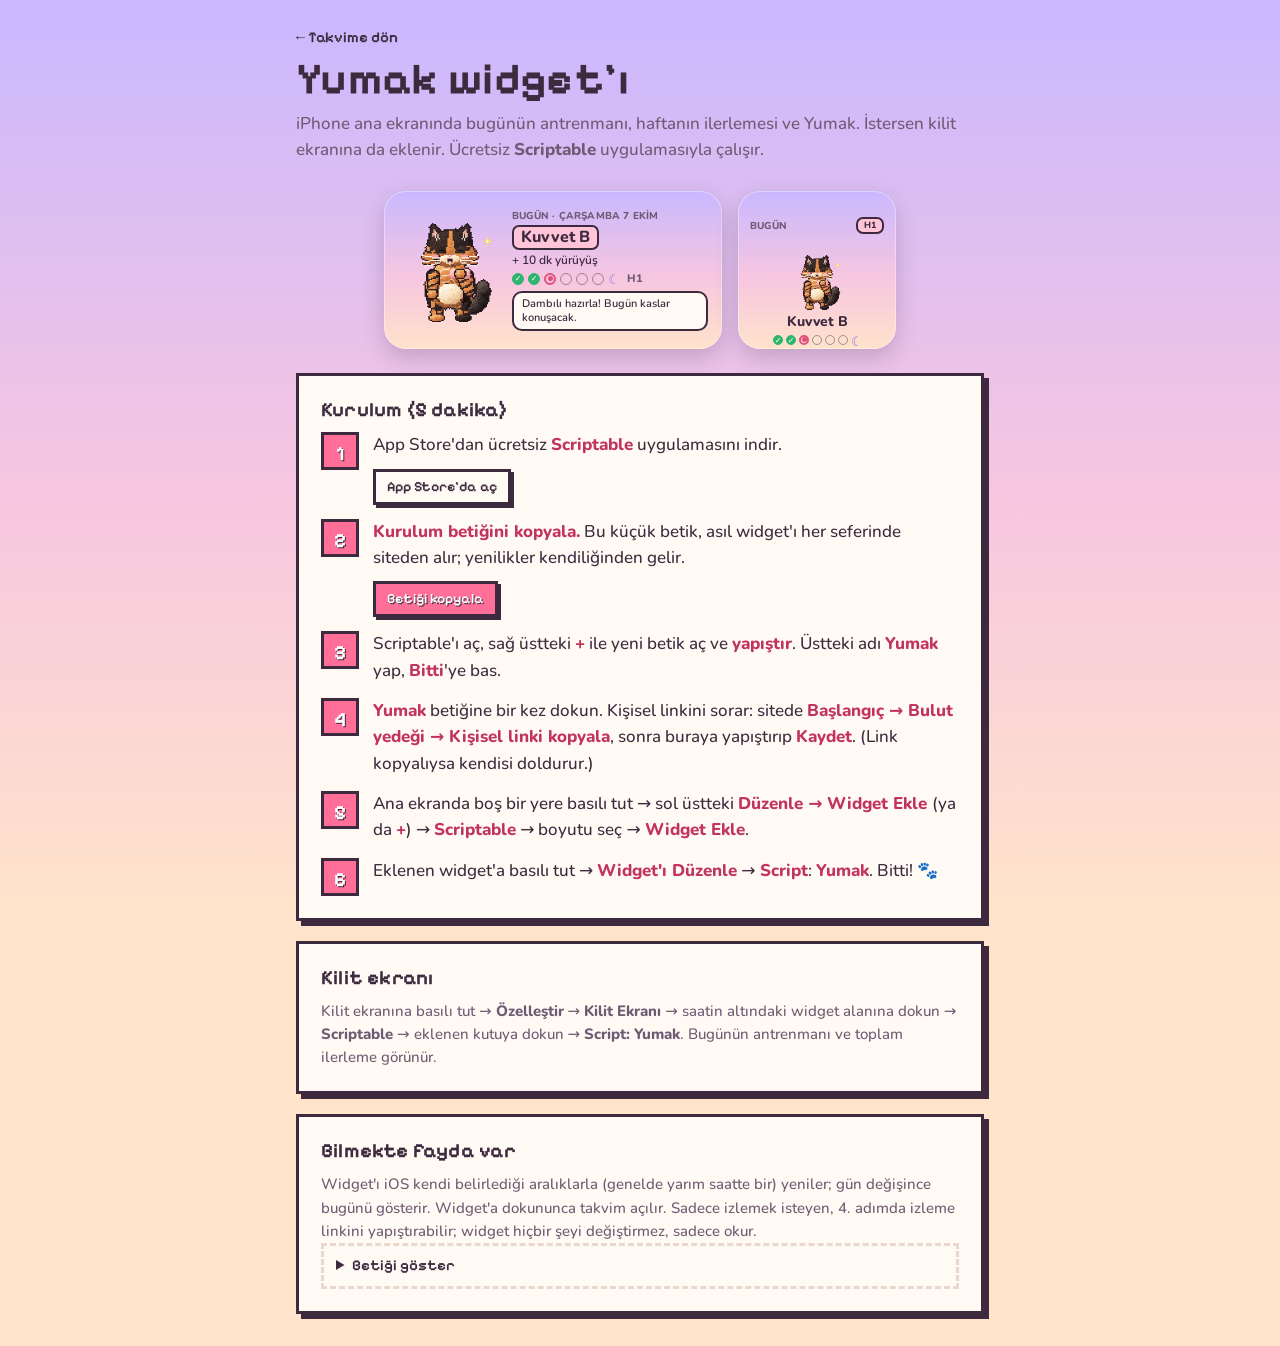
==== widget/index.html @ 2a234a76 "iPhone için Yumak widget'ı (Scriptable) - widget/yumak-widget.js: küçük, orta, büyük ve kilit ekranı" ====
<!doctype html>
<html lang="tr">
<head>
<meta charset="utf-8">
<meta name="viewport" content="width=device-width,initial-scale=1,viewport-fit=cover">
<title>Yumak widget'ı</title>
<meta name="description" content="iPhone ana ekranına ve kilit ekranına Yumak widget'ı: bugünün antrenmanı, haftanın ilerlemesi.">
<meta name="theme-color" content="#c9b8ff">
<link rel="icon" href="../assets/favicon.svg" type="image/svg+xml">
<link rel="apple-touch-icon" href="../assets/icon-180.png">
<link rel="preconnect" href="https://fonts.googleapis.com">
<link rel="preconnect" href="https://fonts.gstatic.com" crossorigin>
<link rel="stylesheet" href="https://fonts.googleapis.com/css2?family=Nunito:wght@400;600;700;800&family=Pixelify+Sans:wght@400..700&display=swap">
<link rel="stylesheet" href="../css/style.css">
<style>
  body { padding: 0 0 calc(32px + env(safe-area-inset-bottom, 0px)); }
  .wrap { width: min(720px, calc(100% - 28px)); margin: 0 auto; padding-top: calc(24px + env(safe-area-inset-top, 0px)); display: grid; gap: 20px; }
  .back { font: 600 15px/1 var(--font-pixel); color: var(--ink); text-decoration: none; display: inline-flex; gap: 6px; align-items: center; }
  h1 { font: 700 clamp(30px, 7vw, 44px)/1.05 var(--font-pixel); margin: 6px 0 8px; }
  .lead { margin: 0; color: var(--ink-soft); }
  /* widget örneği: iPhone'daki gibi yuvarlak yazı */
  .mocks { display: flex; flex-wrap: wrap; gap: 16px; align-items: center; justify-content: center; padding: 8px 0 4px; }
  .mock { border-radius: 22px; background: linear-gradient(180deg, #c9b8ff 0%, #f7c6e0 55%, #ffe3cb 100%); box-shadow: 0 8px 22px rgba(61, 42, 63, .22), inset 0 0 0 1px rgba(255,255,255,.35);
    font-family: ui-rounded, "SF Pro Rounded", "Nunito", system-ui, sans-serif; color: var(--ink); display: flex; box-sizing: border-box; line-height: 1.2; }
  .mock img { image-rendering: auto; flex: none; }
  .mock.md { width: min(338px, 100%); height: 158px; padding: 12px 14px 12px 10px; align-items: center; gap: 6px; }
  .mock.sm { width: 158px; height: 158px; padding: 10px 12px; flex-direction: column; }
  .m-ust { font-weight: 800; font-size: 10px; letter-spacing: .02em; color: var(--ink-soft); }
  .m-cip { display: inline-block; font-weight: 800; font-size: 16px; background: #ffc4d8; border: 2px solid var(--ink); border-radius: 7px; padding: 1px 7px; margin: 3px 0; }
  .m-alt { font-weight: 600; font-size: 12px; }
  .m-dots { display: flex; gap: 4px; align-items: center; margin: 5px 0 6px; font-weight: 800; font-size: 11px; color: var(--ink-soft); }
  .m-dots i { width: 12px; height: 12px; border-radius: 50%; border: 1.6px solid rgba(61, 42, 63, .45); box-sizing: border-box; display: inline-grid; place-items: center; font-style: normal; font-size: 8px; color: #fff; }
  .m-dots i.ok { background: #2fb56d; border-color: #2fb56d; }
  .m-dots i.now { border-color: #e0507c; border-width: 2px; }
  .m-dots i.now::after { content: ""; width: 5px; height: 5px; border-radius: 50%; background: #e0507c; }
  .m-dots i.moon { border: 0; color: #8f7ad8; font-size: 13px; }
  .m-balon { background: var(--paper); border: 2px solid var(--ink); border-radius: 10px; padding: 4px 8px; font-weight: 600; font-size: 11px; line-height: 1.25; }
  .sm .top { display: flex; justify-content: space-between; align-items: center; }
  .sm .chip-h { font-weight: 800; font-size: 9px; background: #ffc4d8; border: 2px solid var(--ink); border-radius: 7px; padding: 1px 6px; }
  .sm .t { font-weight: 800; font-size: 14px; text-align: center; margin-top: 2px; }
  .sm .m-dots { justify-content: center; gap: 3px; margin: 4px 0 0; }
  .sm .m-dots i { width: 10px; height: 10px; }
  .steps { counter-reset: s; list-style: none; margin: 0; padding: 0; display: grid; gap: 14px; }
  .steps > li { counter-increment: s; display: grid; grid-template-columns: 40px 1fr; gap: 12px; align-items: start; }
  .steps > li::before { content: counter(s); font: 700 20px/38px var(--font-pixel); text-align: center; width: 38px; height: 38px; background: var(--pink); color: #fff; border: 3px solid var(--ink); text-shadow: 1px 1px 0 var(--ink); box-sizing: border-box; }
  .steps b { color: #c2335f; }
  .row-btn { display: flex; flex-wrap: wrap; gap: 10px; margin-top: 10px; }
  details { border: 3px dashed #e8d9ce; padding: 10px 12px; }
  summary { font: 600 15px/1.3 var(--font-pixel); cursor: pointer; }
  pre { white-space: pre-wrap; word-break: break-word; font: 12px/1.45 ui-monospace, SFMono-Regular, Menlo, monospace; background: var(--paper-2); padding: 10px; margin: 10px 0 0; border: 2px solid var(--ink); max-height: 320px; overflow: auto; }
  .note { font-size: 15px; color: var(--ink-soft); margin: 0; }
  .sec { font: 700 20px/1.2 var(--font-pixel); margin: 0 0 10px; }
</style>
</head>
<body>
<div class="sky" aria-hidden="true"></div>
<main class="wrap">
  <div>
    <a class="back" href="../">← Takvime dön</a>
    <h1>Yumak widget'ı</h1>
    <p class="lead">iPhone ana ekranında bugünün antrenmanı, haftanın ilerlemesi ve Yumak. İstersen kilit ekranına da eklenir. Ücretsiz <b>Scriptable</b> uygulamasıyla çalışır.</p>
  </div>

  <div class="mocks" aria-label="Widget örneği">
    <div class="mock md">
      <img src="kuvvet.png" alt="Dambıl kaldıran Yumak" width="112" height="112">
      <div>
        <div class="m-ust">BUGÜN · ÇARŞAMBA 7 EKİM</div>
        <div class="m-cip">Kuvvet B</div>
        <div class="m-alt">+ 10 dk yürüyüş</div>
        <div class="m-dots"><i class="ok">✓</i><i class="ok">✓</i><i class="now"></i><i></i><i></i><i></i><i class="moon">☾</i>&nbsp;H1</div>
        <div class="m-balon">Dambılı hazırla! Bugün kaslar konuşacak.</div>
      </div>
    </div>
    <div class="mock sm">
      <div class="top"><span class="m-ust">BUGÜN</span><span class="chip-h">H1</span></div>
      <img src="kuvvet.png" alt="" width="62" height="62" style="align-self:center">
      <div class="t">Kuvvet B</div>
      <div class="m-dots"><i class="ok">✓</i><i class="ok">✓</i><i class="now"></i><i></i><i></i><i></i><i class="moon">☾</i></div>
    </div>
  </div>

  <section class="card">
    <h2 class="sec">Kurulum (5 dakika)</h2>
    <ol class="steps">
      <li><div>App Store'dan ücretsiz <b>Scriptable</b> uygulamasını indir.
        <div class="row-btn"><a class="pbtn small" href="https://apps.apple.com/app/scriptable/id1405459188" rel="noopener">App Store'da aç</a></div></div></li>
      <li><div><b>Kurulum betiğini kopyala.</b> Bu küçük betik, asıl widget'ı her seferinde siteden alır; yenilikler kendiliğinden gelir.
        <div class="row-btn"><button class="pbtn primary small" type="button" id="kopyala">Betiği kopyala</button></div></div></li>
      <li><div>Scriptable'ı aç, sağ üstteki <b>+</b> ile yeni betik aç ve <b>yapıştır</b>. Üstteki adı <b>Yumak</b> yap, <b>Bitti</b>'ye bas.</div></li>
      <li><div><b>Yumak</b> betiğine bir kez dokun. Kişisel linkini sorar: sitede <b>Başlangıç → Bulut yedeği → Kişisel linki kopyala</b>, sonra buraya yapıştırıp <b>Kaydet</b>. (Link kopyalıysa kendisi doldurur.)</div></li>
      <li><div>Ana ekranda boş bir yere basılı tut → sol üstteki <b>Düzenle → Widget Ekle</b> (ya da <b>+</b>) → <b>Scriptable</b> → boyutu seç → <b>Widget Ekle</b>.</div></li>
      <li><div>Eklenen widget'a basılı tut → <b>Widget'ı Düzenle</b> → <b>Script</b>: <b>Yumak</b>. Bitti! 🐾</div></li>
    </ol>
  </section>

  <section class="card">
    <h2 class="sec">Kilit ekranı</h2>
    <p class="note">Kilit ekranına basılı tut → <b>Özelleştir</b> → <b>Kilit Ekranı</b> → saatin altındaki widget alanına dokun → <b>Scriptable</b> → eklenen kutuya dokun → <b>Script: Yumak</b>. Bugünün antrenmanı ve toplam ilerleme görünür.</p>
  </section>

  <section class="card">
    <h2 class="sec">Bilmekte fayda var</h2>
    <p class="note">Widget'ı iOS kendi belirlediği aralıklarla (genelde yarım saatte bir) yeniler; gün değişince bugünü gösterir. Widget'a dokununca takvim açılır. Sadece izlemek isteyen, 4. adımda izleme linkini yapıştırabilir; widget hiçbir şeyi değiştirmez, sadece okur.</p>
    <details id="betikKutu"><summary>Betiği göster</summary><pre id="betik"></pre></details>
  </section>
</main>

<script type="text/plain" id="betikKaynak">
// Yumak widget'ı 🐾 · kurulum betiği
// Asıl widget'ı siteden indirir; yenilikler kendiliğinden gelir.
const ADRES = 'https://bicer-latifcan.github.io/claudeAntrenmanProgram/widget/yumak-widget.js';
const fm = FileManager.local(), yol = fm.joinPath(fm.documentsDirectory(), 'yumak-widget-cekirdek.js');
let kod = null;
try {
  const r = new Request(ADRES); r.timeoutInterval = 12;
  const s = await r.loadString();
  if (r.response.statusCode === 200 && s.includes('YUMAK_WIDGET')) { kod = s; fm.writeString(yol, s); }
} catch (e) {}
if (!kod && fm.fileExists(yol)) kod = fm.readString(yol);
if (kod) await eval(`(async () => {\n${kod}\n})()`);
else { const w = new ListWidget(); w.addText('Yumak internet bekliyor…'); Script.setWidget(w); Script.complete(); }
</script>
<script>
  const kaynak = document.getElementById('betikKaynak').textContent.trim() + '\n';
  document.getElementById('betik').textContent = kaynak;
  document.getElementById('kopyala').addEventListener('click', async (e) => {
    const b = e.currentTarget;
    try { await navigator.clipboard.writeText(kaynak); b.textContent = 'Kopyalandı! 🐾'; }
    catch {
      const kutu = document.getElementById('betikKutu'); kutu.open = true;
      const r = document.createRange(); r.selectNodeContents(document.getElementById('betik'));
      const s = getSelection(); s.removeAllRanges(); s.addRange(r);
      b.textContent = 'Seçtim, Kopyala\'ya bas';
    }
    setTimeout(() => { b.textContent = 'Betiği kopyala'; }, 2600);
  });
</script>
</body>
</html>
---- css/style.css ----
/* Yumak'la 8 Hafta — pastel piksel dünya
   Düzen: ortalanmış tek sütun; üstte tanıtım + haftalık aylar, ortada takvim, altta "neden".
   Yumak ekranın altındaki evinde yaşar ve sayfadaki kartların üstüne zıplayabilir. */
:root {
  --ink: #3d2a3f;
  --ink-soft: #6f5a73;
  --paper: #fffaf3;
  --paper-2: #fff1e4;
  --sky-1: #c9b8ff;
  --sky-2: #f7c6e0;
  --sky-3: #ffe3cb;
  --pink: #ff6f98;
  --pink-soft: #ffc4d8;
  --peach: #ffd2ad;
  --mint: #c4f1df;
  --blue: #cfe2ff;
  --butter: #fff0a6;
  --lilac: #e4d8ff;
  --ground: #c4f0dc;
  --ground-edge: #8fd4bc;
  --shadow: 5px 5px 0 var(--ink);
  --font-pixel: "Pixelify Sans", ui-monospace, monospace;
  --font-body: "Nunito", system-ui, -apple-system, "Segoe UI", sans-serif;
  --home-h: 76px;
}
* { box-sizing: border-box; }
html { scroll-behavior: smooth; }
body {
  margin: 0; min-height: 100%;
  font: 500 17px/1.55 var(--font-body); color: var(--ink);
  background: var(--sky-3);
  padding-bottom: calc(var(--home-h) + 24px + env(safe-area-inset-bottom, 0px));
  -webkit-tap-highlight-color: transparent;
}
.pix { image-rendering: pixelated; image-rendering: crisp-edges; }
.sky { position: fixed; inset: 0; z-index: -1; background: linear-gradient(180deg, var(--sky-1) 0%, var(--sky-2) 55%, var(--sky-3) 100%); }
#stars { position: absolute; inset: 0; width: 100%; height: 100%; }
#moon { position: absolute; left: 50%; top: 12px; width: 60px; transform: translateX(-50%); }

.wrap { width: 100%; max-width: 1120px; margin: 0 auto; padding-inline: 16px; }
h1, h2, h3 { font-family: var(--font-pixel); font-weight: 600; line-height: 1.08; margin: 0; text-wrap: balance; letter-spacing: .01em; }
h1 { font-size: clamp(34px, 5.2vw, 58px); }
h2 { font-size: clamp(26px, 3.2vw, 36px); }
.h-small { font-size: 24px; }
p { margin: 0; }
b { font-weight: 800; }
.muted { color: var(--ink-soft); }
.eyebrow { font: 500 14px/1.2 var(--font-pixel); letter-spacing: .06em; text-transform: uppercase; color: var(--ink-soft); margin-bottom: 10px; }

/* ---------- ortak parçalar ---------- */
.card { background: var(--paper); border: 3px solid var(--ink); box-shadow: var(--shadow); padding: 22px; position: relative; }
.pbtn {
  font: 600 16px/1 var(--font-pixel); color: var(--ink); background: var(--paper); border: 3px solid var(--ink);
  box-shadow: 3px 3px 0 var(--ink); padding: 11px 16px; cursor: pointer; text-decoration: none; display: inline-flex; align-items: center; gap: 8px;
}
.pbtn:hover { background: #fff; }
.pbtn:active { transform: translate(2px, 2px); box-shadow: 1px 1px 0 var(--ink); }
.pbtn.small { font-size: 14px; padding: 8px 11px; }
.pbtn.primary { background: var(--pink); color: #fff; text-shadow: 1px 1px 0 var(--ink); }
.pbtn.ghost { background: transparent; box-shadow: none; }
.pbtn[aria-pressed="true"] { background: var(--butter); }
:focus-visible { outline: 3px dashed var(--pink); outline-offset: 3px; }
.chip { font: 500 14px/1 var(--font-pixel); background: var(--paper); border: 2px solid var(--ink); padding: 7px 10px; display: inline-flex; align-items: center; gap: 6px; }

/* ---------- üst şerit ---------- */
.top { display: flex; justify-content: space-between; align-items: center; gap: 12px; flex-wrap: wrap; padding-block: 16px; }
.brand { display: inline-flex; align-items: center; gap: 10px; font: 700 22px/1 var(--font-pixel); color: var(--ink); text-decoration: none; }
.brand canvas { width: 32px; height: 32px; }
.top-actions { display: flex; gap: 8px; align-items: center; flex-wrap: wrap; }

/* ---------- izleme modu ---------- */
.izle-bar { margin-top: 4px; }
.izle-inner { display: flex; flex-wrap: wrap; gap: 8px 14px; align-items: center; background: var(--butter); border: 3px solid var(--ink); box-shadow: 4px 4px 0 var(--ink); padding: 10px 14px; font: 500 15px/1.3 var(--font-pixel); }
.izle-actions { margin-left: auto; display: flex; gap: 8px; }
body.izle .setbox, body.izle .kg, body.izle .done-btn, body.izle [data-walk], body.izle #startInput, body.izle #saveStart, body.izle #resetBtn, body.izle #loadBackup { pointer-events: none; opacity: .7; }

/* ---------- tanıtım ---------- */
.hero { display: grid; grid-template-columns: minmax(0, 1.35fr) minmax(0, 1fr); gap: 22px; margin-top: 30px; }
.hero-card h1 { margin-bottom: 14px; }
.lede { font-size: 18px; max-width: 58ch; }
.today { margin-top: 20px; display: grid; gap: 10px; padding: 16px; border: 3px solid var(--ink); background: var(--peach); }
.today .t-label { font: 500 14px/1.2 var(--font-pixel); letter-spacing: .04em; }
.today .t-title { font: 600 24px/1.1 var(--font-pixel); }
.today .row { display: flex; gap: 10px; flex-wrap: wrap; align-items: center; }
.moons { display: grid; grid-template-columns: repeat(4, minmax(0, 1fr)); gap: 12px 8px; margin-top: 14px; }
.moon-item { display: grid; justify-items: center; gap: 4px; font: 500 14px/1 var(--font-pixel); background: none; border: 0; color: var(--ink); cursor: pointer; padding: 4px; }
.moon-item canvas { width: 48px; height: 48px; }
.moon-item.now { outline: 2px dashed var(--pink); outline-offset: 2px; }
.week-meter { margin-top: 18px; display: grid; gap: 6px; font: 500 14px/1.3 var(--font-pixel); }
.bar { height: 16px; border: 3px solid var(--ink); background: var(--paper-2); position: relative; overflow: hidden; }
.bar i { position: absolute; inset: 0 auto 0 0; background: repeating-linear-gradient(90deg, var(--pink) 0 8px, #ff8fb0 8px 16px); }

/* ---------- takvim ---------- */
.cal-card { margin-top: 30px; }
.cal-head { display: flex; justify-content: space-between; align-items: end; gap: 14px; flex-wrap: wrap; margin-bottom: 18px; }
.legend { list-style: none; margin: 0; padding: 0; display: flex; flex-wrap: wrap; gap: 6px 14px; font: 500 14px/1.2 var(--font-pixel); }
.legend li { display: inline-flex; align-items: center; gap: 6px; }
.dot { width: 14px; height: 14px; border: 2px solid var(--ink); display: inline-block; }
.t-A { background: var(--peach); } .t-B { background: var(--pink-soft); } .t-yuruyus { background: var(--mint); }
.t-uzun { background: var(--blue); } .t-aralikli { background: var(--butter); } .t-dinlenme { background: var(--lilac); }
.calendar { display: grid; gap: 14px; }
.week { display: grid; grid-template-columns: 96px repeat(7, minmax(0, 1fr)); gap: 8px; align-items: stretch; }
.week-label { display: grid; align-content: center; justify-items: start; gap: 4px; font: 600 16px/1.1 var(--font-pixel); }
.week-label canvas { width: 32px; height: 32px; }
.week-label small { font: 500 12px/1.2 var(--font-pixel); color: var(--ink-soft); }
.day {
  position: relative; display: grid; grid-template-rows: auto 1fr auto; gap: 2px; min-height: 96px; padding: 7px 6px;
  border: 3px solid var(--ink); color: var(--ink); cursor: pointer; text-align: left; font: inherit;
  transition: transform .12s steps(2), box-shadow .12s steps(2);
}
.day:hover { transform: translate(-2px, -2px); box-shadow: 4px 4px 0 var(--ink); }
.day .d-top { display: flex; justify-content: space-between; align-items: baseline; gap: 4px; font: 600 13px/1 var(--font-pixel); }
.day .d-date { font-weight: 400; color: var(--ink-soft); }
.day canvas.d-icon { width: 32px; height: 32px; align-self: center; justify-self: center; }
.day .d-label { font: 600 13px/1.15 var(--font-pixel); }
.day.is-today { box-shadow: 0 0 0 3px var(--pink), 4px 4px 0 3px var(--ink); }
.day.is-today::before { content: "bugün"; position: absolute; top: -12px; right: 6px; font: 600 11px/1 var(--font-pixel); background: var(--pink); color: #fff; padding: 3px 5px; border: 2px solid var(--ink); }
/* tamamlanan gün: koca yeşil tik */
.day.is-done { box-shadow: inset 0 0 0 3px #3cc97c; }
.day.is-done:hover { box-shadow: inset 0 0 0 3px #3cc97c, 4px 4px 0 var(--ink); }
.day.is-done canvas.d-icon { opacity: .22; }
.day.is-done .d-label, .day.is-done .d-top { opacity: .75; }
.day.is-today.is-done { box-shadow: inset 0 0 0 3px #3cc97c, 0 0 0 3px var(--pink), 4px 4px 0 3px var(--ink); }
.day .stamp { position: absolute; left: 50%; top: 50%; transform: translate(-50%, -40%); height: auto; pointer-events: none; filter: drop-shadow(2px 2px 0 rgba(61, 42, 63, .35)); }
.stamp.pop { animation: pop .55s steps(6) both; }
@keyframes pop { 0% { transform: translate(-50%, -40%) scale(0) rotate(-20deg); } 60% { transform: translate(-50%, -40%) scale(1.35) rotate(6deg); } 100% { transform: translate(-50%, -40%) scale(1) rotate(0); } }
.done-chip { background: #e9fbef; border-color: #1c5e3b; gap: 8px; }
.day.is-past:not(.is-done) { opacity: .78; }

/* ---------- neden ---------- */
.why-card { margin-top: 30px; }
.why-grid { display: grid; grid-template-columns: repeat(3, minmax(0, 1fr)); gap: 14px; margin-top: 16px; }
.why-item { border: 3px solid var(--ink); padding: 14px; background: var(--paper-2); }
.why-item h3 { font-size: 19px; margin-bottom: 6px; }
.why-item p { font-size: 16px; }
.sources { margin-top: 16px; }
.sources summary { font: 600 16px/1.3 var(--font-pixel); cursor: pointer; }
.sources a { color: var(--ink); }
.note { margin-top: 14px; font-size: 15px; color: var(--ink-soft); max-width: 75ch; }
.foot { padding-block: 26px 10px; font-size: 14px; color: var(--ink-soft); }

/* ---------- Yumak'ın evi ---------- */
.home {
  position: fixed; left: 0; right: 0; bottom: 0; z-index: 40; height: calc(var(--home-h) + env(safe-area-inset-bottom, 0px));
  padding: 0 16px env(safe-area-inset-bottom, 0px); display: flex; align-items: flex-end; justify-content: space-between; gap: 10px;
  background: var(--ground); border-top: 4px solid var(--ground-edge);
}
.home::before { content: ""; position: absolute; left: 0; right: 0; top: 4px; height: 6px; background: repeating-linear-gradient(90deg, #b2e8d1 0 12px, transparent 12px 24px); }
.item { position: relative; background: none; border: 0; padding: 0 0 8px; cursor: pointer; display: grid; justify-items: center; }
.item canvas { width: auto; height: 36px; }
#bedItem canvas { height: 32px; }
#litterItem canvas { height: 34px; }
.need { position: absolute; top: -10px; right: -6px; font: 700 14px/1 var(--font-pixel); color: var(--pink); text-shadow: 1px 1px 0 var(--ink); }
.home .spacer { flex: 1; }

/* ---------- Yumak katmanı ---------- */
.pet-layer { position: fixed; inset: 0; z-index: 60; pointer-events: none; overflow: hidden; }
.yumak { position: absolute; left: 0; top: 0; width: 154px; height: 154px; transform-origin: 50% 95.45%; will-change: transform; } /* köken = ayak hizası (84/88) */
.yumak-face { position: absolute; left: 50%; bottom: 0; width: min(92vw, 540px); height: auto; transform: translate(-50%, 110%); will-change: transform; }
.fx { position: fixed; z-index: 65; pointer-events: none; }
.fx-text { font: 700 21px/1 "Pixelify Sans", system-ui, sans-serif; color: #ff5f8f; white-space: nowrap; letter-spacing: .5px;
  text-shadow: 2px 0 var(--ink), -2px 0 var(--ink), 0 2px var(--ink), 0 -2px var(--ink), 2px 2px var(--ink), -2px 2px var(--ink), 2px -2px var(--ink), -2px -2px var(--ink), 0 5px 0 rgba(61, 42, 63, .22); }
.prop { position: fixed; left: 0; top: 0; z-index: 64; pointer-events: none; will-change: transform, opacity; }
.bubble {
  position: fixed; z-index: 70; max-width: min(320px, 80vw); background: var(--paper); border: 3px solid var(--ink); box-shadow: 4px 4px 0 var(--ink);
  padding: 11px 14px; font: 500 17px/1.35 var(--font-pixel); pointer-events: none; opacity: 0; transform: translateY(6px);
  transition: opacity .15s steps(3), transform .15s steps(3);
}
.bubble.on { opacity: 1; transform: none; }
.bubble::after { content: ""; position: absolute; left: var(--tail, 40px); bottom: -13px; width: 12px; height: 12px; background: var(--paper); border-right: 3px solid var(--ink); border-bottom: 3px solid var(--ink); transform: rotate(45deg) translateY(-50%); }
.bubble.below::after { bottom: auto; top: -13px; transform: rotate(225deg) translateY(-50%); }
.bubble.side::after { display: none; }
.bubble b { color: #e0507c; }

/* ---------- gün ayrıntısı ---------- */
.sheet { border: 3px solid var(--ink); box-shadow: 8px 8px 0 var(--ink); padding: 0; background: var(--paper); color: var(--ink); width: min(820px, calc(100% - 20px)); max-height: 90vh; }
/* Yumak pencerenin üstüne oturabilsin diye üstte boşluk */
@media (min-height: 620px) { .sheet { margin-top: 128px; margin-bottom: 16px; max-height: calc(100dvh - 148px); } }
#dayBody { display: grid; gap: 16px; }
.sheet.small { width: min(460px, calc(100% - 20px)); }
.sheet::backdrop { background: rgba(61, 42, 63, .45); }
.sheet-inner { padding: 22px; display: grid; gap: 18px; }
.sheet-head { display: flex; justify-content: space-between; gap: 12px; align-items: start; position: sticky; top: 0; background: var(--paper); padding-block: 4px 12px; z-index: 2; border-bottom: 3px dashed #e8d9ce; }
.sec-title { font: 600 20px/1.2 var(--font-pixel); display: flex; align-items: center; gap: 8px; }
.ex-list { display: grid; gap: 16px; }
.ex { display: grid; grid-template-columns: 216px minmax(0, 1fr); gap: 16px; border: 3px solid var(--ink); padding: 14px; background: #fff; }
.ex.compact { grid-template-columns: 120px minmax(0, 1fr); }
.stage { background: linear-gradient(180deg, #f3ecff 0 78%, #d9f3e8 78% 100%); border: 3px solid var(--ink); aspect-ratio: 1; display: grid; place-items: center; }
.stage canvas { width: 100%; height: 100%; }
.ex h3 { font-size: 22px; }
.ex .dose { display: flex; gap: 6px; flex-wrap: wrap; margin: 8px 0; }
.ex ol { margin: 6px 0 8px; padding-left: 20px; font-size: 16px; }
.ex .tip { font-size: 15px; background: var(--butter); border: 2px solid var(--ink); padding: 6px 9px; display: inline-block; }
.ex .warn { font-size: 15px; margin-top: 6px; color: #9a3d5b; }
.sets { display: flex; gap: 8px; flex-wrap: wrap; align-items: center; margin-top: 10px; font: 500 14px/1 var(--font-pixel); }
.setbox { width: 34px; height: 34px; border: 3px solid var(--ink); background: var(--paper); cursor: pointer; font: 600 15px/1 var(--font-pixel); color: var(--ink); }
.setbox[aria-pressed="true"] { background: var(--pink); color: #fff; }
.kg { width: 70px; font: 600 15px/1 var(--font-pixel); padding: 7px; border: 3px solid var(--ink); background: var(--paper); color: var(--ink); }
.video { margin-top: 10px; }
.lite-yt { position: relative; display: block; width: 100%; max-width: 420px; aspect-ratio: 16 / 9; border: 3px solid var(--ink); background: #1b1422 center / cover no-repeat; cursor: pointer; padding: 0; }
.lite-yt::after { content: "▶ İzle"; position: absolute; left: 50%; top: 50%; transform: translate(-50%, -50%); font: 600 17px/1 var(--font-pixel); background: var(--pink); color: #fff; border: 3px solid var(--ink); padding: 9px 13px; box-shadow: 3px 3px 0 var(--ink); }
.yt-frame { position: relative; width: 100%; max-width: 420px; aspect-ratio: 16 / 9; border: 3px solid var(--ink); background: #000; }
.yt-frame iframe { position: absolute; inset: 0; width: 100%; height: 100%; border: 0; }
.chip.strong { background: #fff; font-weight: 700; border-width: 2px; }
.chip.kg-chip { background: var(--mint); }
.warn.soft { color: var(--ink-soft); }
.tracker { margin-top: 12px; padding-top: 10px; border-top: 2px dashed #e8d9ce; display: grid; gap: 6px; }
.tr-help, .tr-last { font-size: 14px; color: var(--ink-soft); margin: 0; }
.tr-last b { color: var(--ink); }
.kg-field { display: inline-flex; align-items: center; gap: 8px; font: 600 14px/1 var(--font-pixel); margin-left: 4px; }
.done-btn {
  display: inline-flex; align-items: center; gap: 12px; font: 600 21px/1.1 var(--font-pixel); color: #fff; text-shadow: 1px 1px 0 var(--ink);
  background: var(--pink); border: 3px solid var(--ink); box-shadow: 4px 4px 0 var(--ink); padding: 14px 20px; cursor: pointer; text-align: left;
}
.done-btn:active { transform: translate(2px, 2px); box-shadow: 2px 2px 0 var(--ink); }
.done-btn[aria-pressed="true"] { background: #e9fbef; color: #1c5e3b; text-shadow: none; border-color: #1c5e3b; box-shadow: 4px 4px 0 #1c5e3b; }
.done-btn small { display: block; font: 500 12px/1.2 var(--font-body); color: var(--ink-soft); margin-top: 3px; }
.video a { font: 500 14px/1.3 var(--font-pixel); color: var(--ink); }
.walk-box { display: grid; grid-template-columns: 216px minmax(0, 1fr); gap: 16px; align-items: start; }
.done-row { display: flex; justify-content: space-between; align-items: center; gap: 12px; flex-wrap: wrap; border-top: 3px dashed #e8d9ce; padding-top: 16px; }
.check { display: inline-flex; align-items: center; gap: 10px; font: 600 16px/1.2 var(--font-pixel); cursor: pointer; }
.check input { width: 24px; height: 24px; accent-color: var(--pink); }
.field { display: grid; gap: 6px; font: 600 16px/1 var(--font-pixel); }
.field input { font: 600 17px/1 var(--font-body); padding: 10px; border: 3px solid var(--ink); background: #fff; color: var(--ink); }
.row-end { display: flex; justify-content: space-between; gap: 10px; flex-wrap: wrap; align-items: center; }
.backup { display: grid; gap: 10px; border: 3px dashed #e8d9ce; padding: 12px; }
.backup summary { font: 600 16px/1.3 var(--font-pixel); cursor: pointer; }
.backup[open] { gap: 12px; }
.widget-link { color: var(--ink); text-decoration: none; gap: 4px; }
.widget-link:hover .sec-title { color: #c2335f; }
.field textarea { font: 500 13px/1.4 ui-monospace, monospace; padding: 8px; border: 3px solid var(--ink); background: #fff; color: var(--ink); resize: vertical; }

/* ---------- dar ekran ---------- */
@media (max-width: 860px) {
  .hero { grid-template-columns: 1fr; }
  .why-grid { grid-template-columns: 1fr 1fr; }
  .ex, .walk-box { grid-template-columns: 150px minmax(0, 1fr); }
}
@media (max-width: 620px) {
  body { font-size: 16px; }
  .card { padding: 16px; box-shadow: 4px 4px 0 var(--ink); }
  .week { grid-template-columns: repeat(7, minmax(0, 1fr)); gap: 4px; }
  .week-label { grid-column: 1 / -1; grid-auto-flow: column; justify-content: start; align-items: center; gap: 8px; }
  .week-label canvas { width: 24px; height: 24px; }
  .day { min-height: 74px; padding: 4px 3px; border-width: 2px; }
  .day .d-top { font-size: 11px; flex-direction: column; gap: 1px; }
  .day canvas.d-icon { width: 24px; height: 24px; }
  .day .d-label { font-size: 10.5px; }
  .day .stamp { width: 38px !important; }
  .why-grid { grid-template-columns: 1fr; }
  .ex, .walk-box { grid-template-columns: 1fr; }
  .ex.compact { grid-template-columns: 92px minmax(0, 1fr); gap: 12px; padding: 10px; }
  .ex.compact h3 { font-size: 19px; }
  .ex.compact ol { font-size: 15px; }
  .stage { max-width: 240px; }
  .yumak { width: 132px; height: 132px; }
  #moon { display: none; }
}
@media (prefers-reduced-motion: reduce) {
  html { scroll-behavior: auto; }
  .day, .bubble { transition: none; }
}
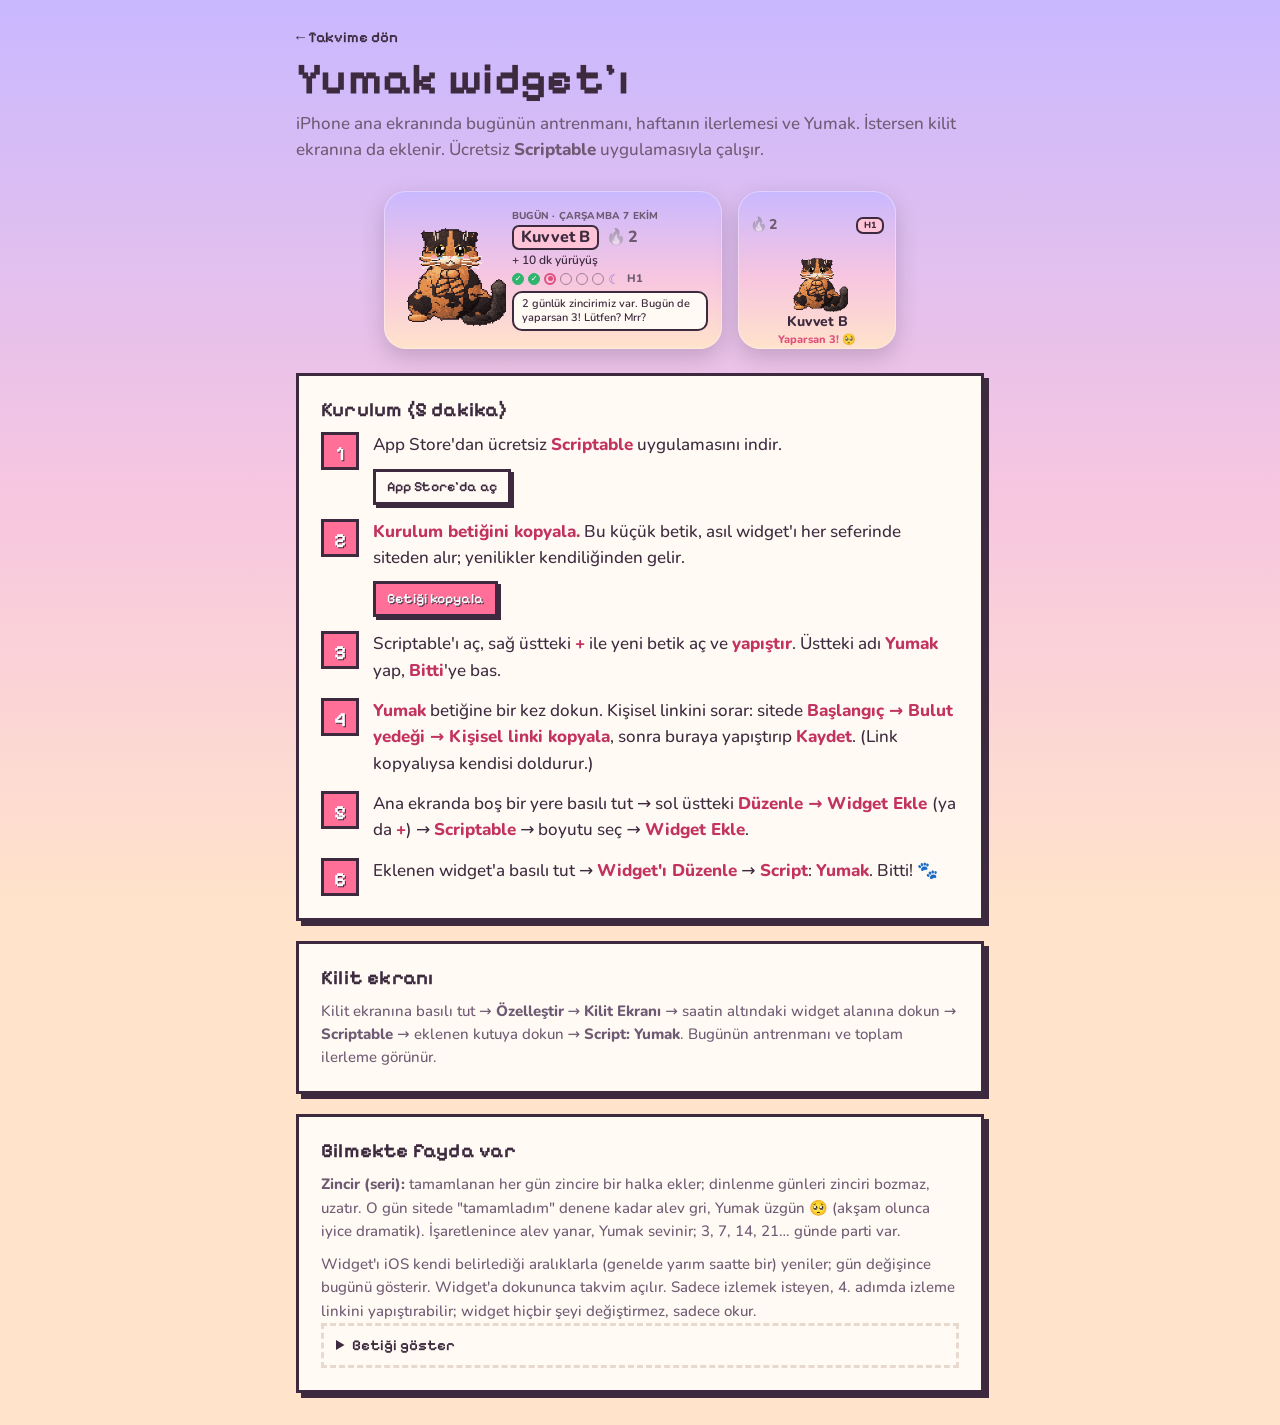
==== commit 95177f6d: "Widget'a seri (zincir): yapılana kadar üzgün Yumak, yapınca mutlu - Seri, tamamlanan günlerden hesap" ====
--- a/widget/index.html
+++ b/widget/index.html
@@ -34,6 +34,10 @@
   .m-dots i.now { border-color: #e0507c; border-width: 2px; }
   .m-dots i.now::after { content: ""; width: 5px; height: 5px; border-radius: 50%; background: #e0507c; }
   .m-dots i.moon { border: 0; color: #8f7ad8; font-size: 13px; }
+  .m-alev { display: inline-flex; align-items: center; gap: 2px; font-weight: 800; font-size: 16px; color: var(--ink-soft); margin-left: 7px; vertical-align: middle; }
+  .m-alev i { font-style: normal; filter: grayscale(1); opacity: .45; }
+  .m-bas { display: flex; align-items: center; }
+  .m-seri { font-weight: 800; font-size: 11px; color: #e0507c; text-align: center; margin-top: 2px; }
   .m-balon { background: var(--paper); border: 2px solid var(--ink); border-radius: 10px; padding: 4px 8px; font-weight: 600; font-size: 11px; line-height: 1.25; }
   .sm .top { display: flex; justify-content: space-between; align-items: center; }
   .sm .chip-h { font-weight: 800; font-size: 9px; background: #ffc4d8; border: 2px solid var(--ink); border-radius: 7px; padding: 1px 6px; }
@@ -63,20 +67,20 @@
 
   <div class="mocks" aria-label="Widget örneği">
     <div class="mock md">
-      <img src="kuvvet.png" alt="Dambıl kaldıran Yumak" width="112" height="112">
+      <img src="uzgun.png" alt="Bugünü bekleyen üzgün Yumak" width="112" height="112">
       <div>
         <div class="m-ust">BUGÜN · ÇARŞAMBA 7 EKİM</div>
-        <div class="m-cip">Kuvvet B</div>
+        <div class="m-bas"><span class="m-cip">Kuvvet B</span><span class="m-alev"><i>🔥</i>2</span></div>
         <div class="m-alt">+ 10 dk yürüyüş</div>
         <div class="m-dots"><i class="ok">✓</i><i class="ok">✓</i><i class="now"></i><i></i><i></i><i></i><i class="moon">☾</i>&nbsp;H1</div>
-        <div class="m-balon">Dambılı hazırla! Bugün kaslar konuşacak.</div>
+        <div class="m-balon">2 günlük zincirimiz var. Bugün de yaparsan 3! Lütfen? Mrr?</div>
       </div>
     </div>
     <div class="mock sm">
-      <div class="top"><span class="m-ust">BUGÜN</span><span class="chip-h">H1</span></div>
-      <img src="kuvvet.png" alt="" width="62" height="62" style="align-self:center">
+      <div class="top"><span class="m-alev" style="margin:0;font-size:14px"><i>🔥</i>2</span><span class="chip-h">H1</span></div>
+      <img src="uzgun.png" alt="" width="62" height="62" style="align-self:center">
       <div class="t">Kuvvet B</div>
-      <div class="m-dots"><i class="ok">✓</i><i class="ok">✓</i><i class="now"></i><i></i><i></i><i></i><i class="moon">☾</i></div>
+      <div class="m-seri">Yaparsan 3! 🥺</div>
     </div>
   </div>
 
@@ -101,6 +105,7 @@
 
   <section class="card">
     <h2 class="sec">Bilmekte fayda var</h2>
+    <p class="note" style="margin-bottom:10px"><b>Zincir (seri):</b> tamamlanan her gün zincire bir halka ekler; dinlenme günleri zinciri bozmaz, uzatır. O gün sitede "tamamladım" denene kadar alev gri, Yumak üzgün 🥺 (akşam olunca iyice dramatik). İşaretlenince alev yanar, Yumak sevinir; 3, 7, 14, 21… günde parti var.</p>
     <p class="note">Widget'ı iOS kendi belirlediği aralıklarla (genelde yarım saatte bir) yeniler; gün değişince bugünü gösterir. Widget'a dokununca takvim açılır. Sadece izlemek isteyen, 4. adımda izleme linkini yapıştırabilir; widget hiçbir şeyi değiştirmez, sadece okur.</p>
     <details id="betikKutu"><summary>Betiği göster</summary><pre id="betik"></pre></details>
   </section>
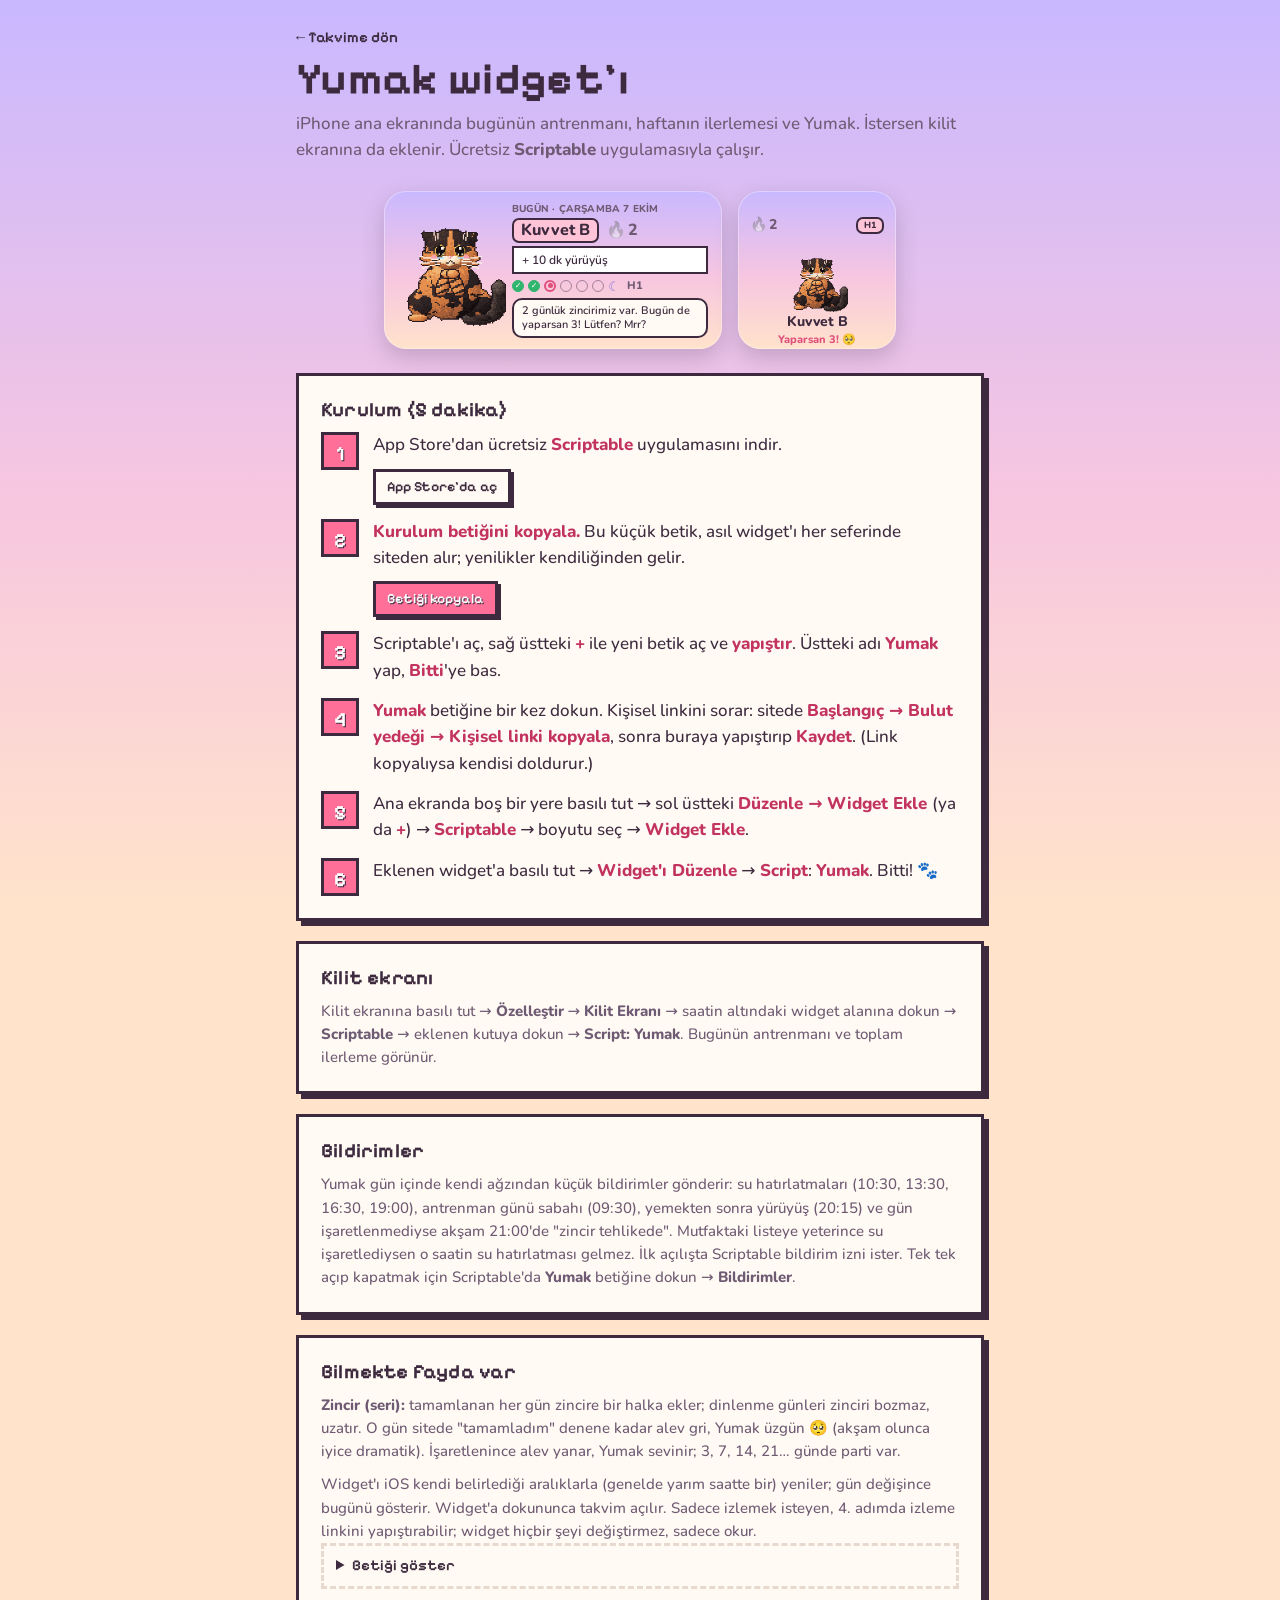
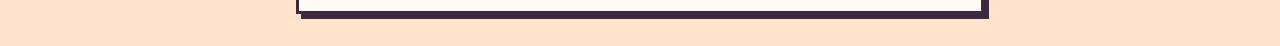
==== commit ddc02c9c: "Yumak'ın Mutfağı: PMOS'a uygun, esnek beslenme sayfası ve widget bildirimleri - Yeni "Mutfak" sekmes" ====
--- a/widget/index.html
+++ b/widget/index.html
@@ -104,6 +104,11 @@
   </section>
 
   <section class="card">
+    <h2 class="sec">Bildirimler</h2>
+    <p class="note">Yumak gün içinde kendi ağzından küçük bildirimler gönderir: su hatırlatmaları (10:30, 13:30, 16:30, 19:00), antrenman günü sabahı (09:30), yemekten sonra yürüyüş (20:15) ve gün işaretlenmediyse akşam 21:00'de "zincir tehlikede". Mutfaktaki listeye yeterince su işaretlediysen o saatin su hatırlatması gelmez. İlk açılışta Scriptable bildirim izni ister. Tek tek açıp kapatmak için Scriptable'da <b>Yumak</b> betiğine dokun → <b>Bildirimler</b>.</p>
+  </section>
+
+  <section class="card">
     <h2 class="sec">Bilmekte fayda var</h2>
     <p class="note" style="margin-bottom:10px"><b>Zincir (seri):</b> tamamlanan her gün zincire bir halka ekler; dinlenme günleri zinciri bozmaz, uzatır. O gün sitede "tamamladım" denene kadar alev gri, Yumak üzgün 🥺 (akşam olunca iyice dramatik). İşaretlenince alev yanar, Yumak sevinir; 3, 7, 14, 21… günde parti var.</p>
     <p class="note">Widget'ı iOS kendi belirlediği aralıklarla (genelde yarım saatte bir) yeniler; gün değişince bugünü gösterir. Widget'a dokununca takvim açılır. Sadece izlemek isteyen, 4. adımda izleme linkini yapıştırabilir; widget hiçbir şeyi değiştirmez, sadece okur.</p>
--- a/css/style.css
+++ b/css/style.css
@@ -231,6 +231,97 @@
 .field textarea { font: 500 13px/1.4 ui-monospace, monospace; padding: 8px; border: 3px solid var(--ink); background: #fff; color: var(--ink); resize: vertical; }
 
 /* ---------- dar ekran ---------- */
+/* ---------- sekmeler ---------- */
+.tabs { display: flex; gap: 10px; padding-bottom: 4px; }
+.tab { font: 600 17px/1 var(--font-pixel); color: var(--ink); background: var(--paper); border: 3px solid var(--ink); box-shadow: 3px 3px 0 var(--ink); padding: 9px 14px 9px 10px; display: inline-flex; align-items: center; gap: 8px; cursor: pointer; }
+.tab canvas { width: 26px; height: 26px; }
+.tab.on { background: var(--pink); color: #fff; text-shadow: 1px 1px 0 var(--ink); }
+.tab:active { transform: translate(2px, 2px); box-shadow: 1px 1px 0 var(--ink); }
+
+/* ---------- Yumak'ın Mutfağı ---------- */
+.mutfak { display: grid; gap: 22px; margin-top: 18px; }
+.m-bas-ust { display: flex; justify-content: space-between; align-items: flex-start; gap: 14px; flex-wrap: wrap; }
+.m-bas h1 { margin: 0 0 10px; }
+.m-tarih { display: flex; gap: 6px; align-items: center; }
+.m-tarih-ad { min-width: 190px; }
+.m-gun { display: flex; gap: 10px; align-items: center; flex-wrap: wrap; margin-top: 12px; }
+.m-gun-ipucu { color: var(--ink-soft); font-size: 16px; }
+.m-ogunler { display: grid; grid-template-columns: repeat(3, minmax(0, 1fr)); gap: 18px; align-items: start; }
+.m-ogun { padding: 18px; display: grid; gap: 12px; }
+.m-ogun-bas { display: flex; align-items: center; gap: 10px; }
+.m-ogun-bas h2 { font-size: 24px; margin: 0; }
+.m-ogun-bas canvas { width: 30px; height: auto; }
+.m-saat { margin-left: auto; font: 500 13px/1 var(--font-pixel); color: var(--ink-soft); }
+.m-ipucu { margin: 0; font-size: 14px; background: var(--peach); border: 2px dashed var(--ink); padding: 6px 8px; }
+.m-secenekler { display: grid; gap: 12px; }
+.m-sec { border: 3px solid var(--ink); background: #fff; }
+.m-sec.on { background: #fff4f8; box-shadow: 4px 4px 0 var(--pink); }
+.m-sec.kucuk { opacity: .78; }
+.m-sec.kucuk .m-sec-bas { border-bottom: 0; }
+.m-sec-bas { width: 100%; display: grid; grid-template-columns: auto 1fr auto; grid-template-areas: "h a d" "h t t"; gap: 2px 10px; align-items: center; text-align: left; background: none; border: 0; border-bottom: 2px dashed #e8d9ce; padding: 10px 12px; cursor: pointer; color: var(--ink); }
+.m-harf { grid-area: h; font: 700 22px/1 var(--font-pixel); width: 38px; height: 38px; display: grid; place-items: center; border: 3px solid var(--ink); background: var(--lilac); }
+.m-sec.on .m-harf { background: var(--pink); color: #fff; text-shadow: 1px 1px 0 var(--ink); }
+.m-sec-ad { grid-area: a; font: 600 18px/1.15 var(--font-pixel); }
+.m-dk { grid-area: d; font: 500 13px/1 var(--font-pixel); color: var(--ink-soft); }
+.m-tik { grid-area: t; font: 500 13px/1.2 var(--font-pixel); color: #c2335f; }
+.m-kalemler { list-style: none; margin: 0; padding: 8px 12px 10px; display: grid; gap: 6px; }
+.m-kalem { display: flex; align-items: baseline; justify-content: space-between; gap: 8px; }
+.m-kalem-ad { font-size: 16px; line-height: 1.35; }
+.m-degis { flex: none; font: 500 12px/1 var(--font-pixel); color: var(--ink); background: var(--mint); border: 2px solid var(--ink); padding: 4px 6px; cursor: pointer; }
+.m-degis.on { background: var(--butter); }
+.m-altlar { display: flex; flex-wrap: wrap; gap: 6px; margin: 6px 0 4px; padding: 8px; background: var(--paper-2); border: 2px dashed var(--ink); }
+.m-alt { font: 500 14px/1.2 var(--font-body); text-align: left; color: var(--ink); background: #fff; border: 2px solid var(--ink); padding: 5px 8px; cursor: pointer; }
+.m-alt:hover { background: var(--mint); }
+.m-not { margin: 0; padding: 0 12px 10px; font-size: 14px; color: var(--ink-soft); }
+.m-gece { font-size: 15px; border-top: 2px dashed #e8d9ce; padding-top: 10px; }
+.m-gece-bas { font: 600 14px/1 var(--font-pixel); display: block; margin-bottom: 4px; color: var(--ink-soft); }
+.m-baska { justify-self: start; font: 500 14px/1 var(--font-pixel); color: var(--ink); background: none; border: 0; padding: 4px 0; text-decoration: underline; cursor: pointer; }
+.m-alt-izgara { display: grid; grid-template-columns: minmax(0, 1fr) minmax(0, 1.2fr); gap: 18px; align-items: start; }
+.m-kontrol, .m-liste { display: grid; gap: 12px; }
+.m-kontrol h2, .m-liste h2 { margin: 0; }
+.m-k-satir { display: flex; align-items: center; gap: 10px; flex-wrap: wrap; }
+.m-k-ad { font: 600 16px/1 var(--font-pixel); width: 64px; }
+.m-k-say { font: 500 13px/1 var(--font-pixel); color: var(--ink-soft); }
+.m-ikonlar { display: flex; gap: 4px; flex-wrap: wrap; }
+.m-ikon-btn { background: none; border: 2px solid transparent; padding: 2px; cursor: pointer; line-height: 0; }
+.m-ikon-btn canvas { filter: grayscale(1); opacity: .35; }
+.m-ikon-btn.dolu canvas { filter: none; opacity: 1; }
+.m-ikon-btn:focus-visible { border-color: var(--pink); }
+.m-togs { display: flex; gap: 6px; flex-wrap: wrap; }
+.m-tog { font: 500 14px/1.1 var(--font-pixel); color: var(--ink); background: #fff; border: 2px solid var(--ink); padding: 7px 9px; display: inline-flex; align-items: center; gap: 6px; cursor: pointer; }
+.m-tog.on { background: var(--mint); box-shadow: 2px 2px 0 var(--ink); }
+.m-tog.on::after { content: "✓"; }
+.m-k-iki { gap: 8px; }
+.m-yorum { margin: 0; background: var(--lilac); border: 2px solid var(--ink); padding: 8px 10px; font-size: 15px; }
+.m-liste-bas { display: flex; justify-content: space-between; gap: 10px; flex-wrap: wrap; align-items: flex-start; }
+.m-liste-bas p { margin: 4px 0 0; font-size: 14px; }
+.m-reyonlar { display: grid; grid-template-columns: repeat(2, minmax(0, 1fr)); gap: 6px 18px; }
+.m-reyon h3 { font: 600 15px/1.2 var(--font-pixel); margin: 6px 0 4px; color: #c2335f; }
+.m-reyon ul { list-style: none; margin: 0; padding: 0; display: grid; gap: 2px; }
+.m-liste-satir { display: flex; align-items: center; gap: 8px; font-size: 15px; cursor: pointer; padding: 2px 0; }
+.m-liste-satir input { width: 18px; height: 18px; accent-color: #2fb56d; flex: none; }
+.m-liste-satir.tikli span { text-decoration: line-through; opacity: .5; }
+.m-miktar { margin-left: auto; font-size: 13px; color: var(--ink-soft); white-space: nowrap; }
+.m-hep { font-size: 14px; margin: 0; }
+.m-notlar { display: grid; gap: 14px; }
+.m-notlar h2 { margin: 0; }
+.m-ilkeler { display: grid; grid-template-columns: repeat(auto-fill, minmax(230px, 1fr)); gap: 12px; }
+.m-ilke { border: 2px solid var(--ink); background: #fff; padding: 10px 12px; }
+.m-ilke b { font: 600 16px/1.2 var(--font-pixel); display: block; margin-bottom: 4px; }
+.m-ilke p { margin: 0; font-size: 15px; line-height: 1.4; }
+.m-alt-baslik { font: 600 18px/1.2 var(--font-pixel); margin: 6px 0 0; }
+.m-mitler { display: grid; grid-template-columns: repeat(auto-fill, minmax(220px, 1fr)); gap: 10px; }
+.m-mit { text-align: left; font: 500 15px/1.35 var(--font-body); color: var(--ink); background: var(--paper-2); border: 2px solid var(--ink); padding: 10px 12px; cursor: pointer; display: grid; gap: 6px; align-content: start; }
+.m-mit.acik { background: #fff; }
+.m-mit-s { font-weight: 700; }
+.m-mit-c { font: 700 13px/1 var(--font-pixel); justify-self: start; padding: 4px 7px; border: 2px solid var(--ink); }
+.m-mit-c.g { background: var(--mint); } .m-mit-c.m { background: var(--pink-soft); }
+.m-mit-ipucu { font: 500 12px/1 var(--font-pixel); color: var(--ink-soft); }
+.m-takviye li { margin: 6px 0; }
+body.izle .m-sec-bas, body.izle .m-alt, body.izle .m-baska, body.izle .m-ikon-btn, body.izle .m-tog, body.izle .m-liste-satir, body.izle [data-temizle] { pointer-events: none; }
+@media (max-width: 980px) { .m-ogunler { grid-template-columns: 1fr 1fr; } .m-ogun[data-ogun="aksam"] { grid-column: 1 / -1; } }
+@media (max-width: 760px) { .m-ogunler, .m-alt-izgara { grid-template-columns: 1fr; } .m-ogun[data-ogun="aksam"] { grid-column: auto; } .m-reyonlar { grid-template-columns: 1fr; } .m-tarih-ad { min-width: 0; } }
+
 @media (max-width: 860px) {
   .hero { grid-template-columns: 1fr; }
   .why-grid { grid-template-columns: 1fr 1fr; }
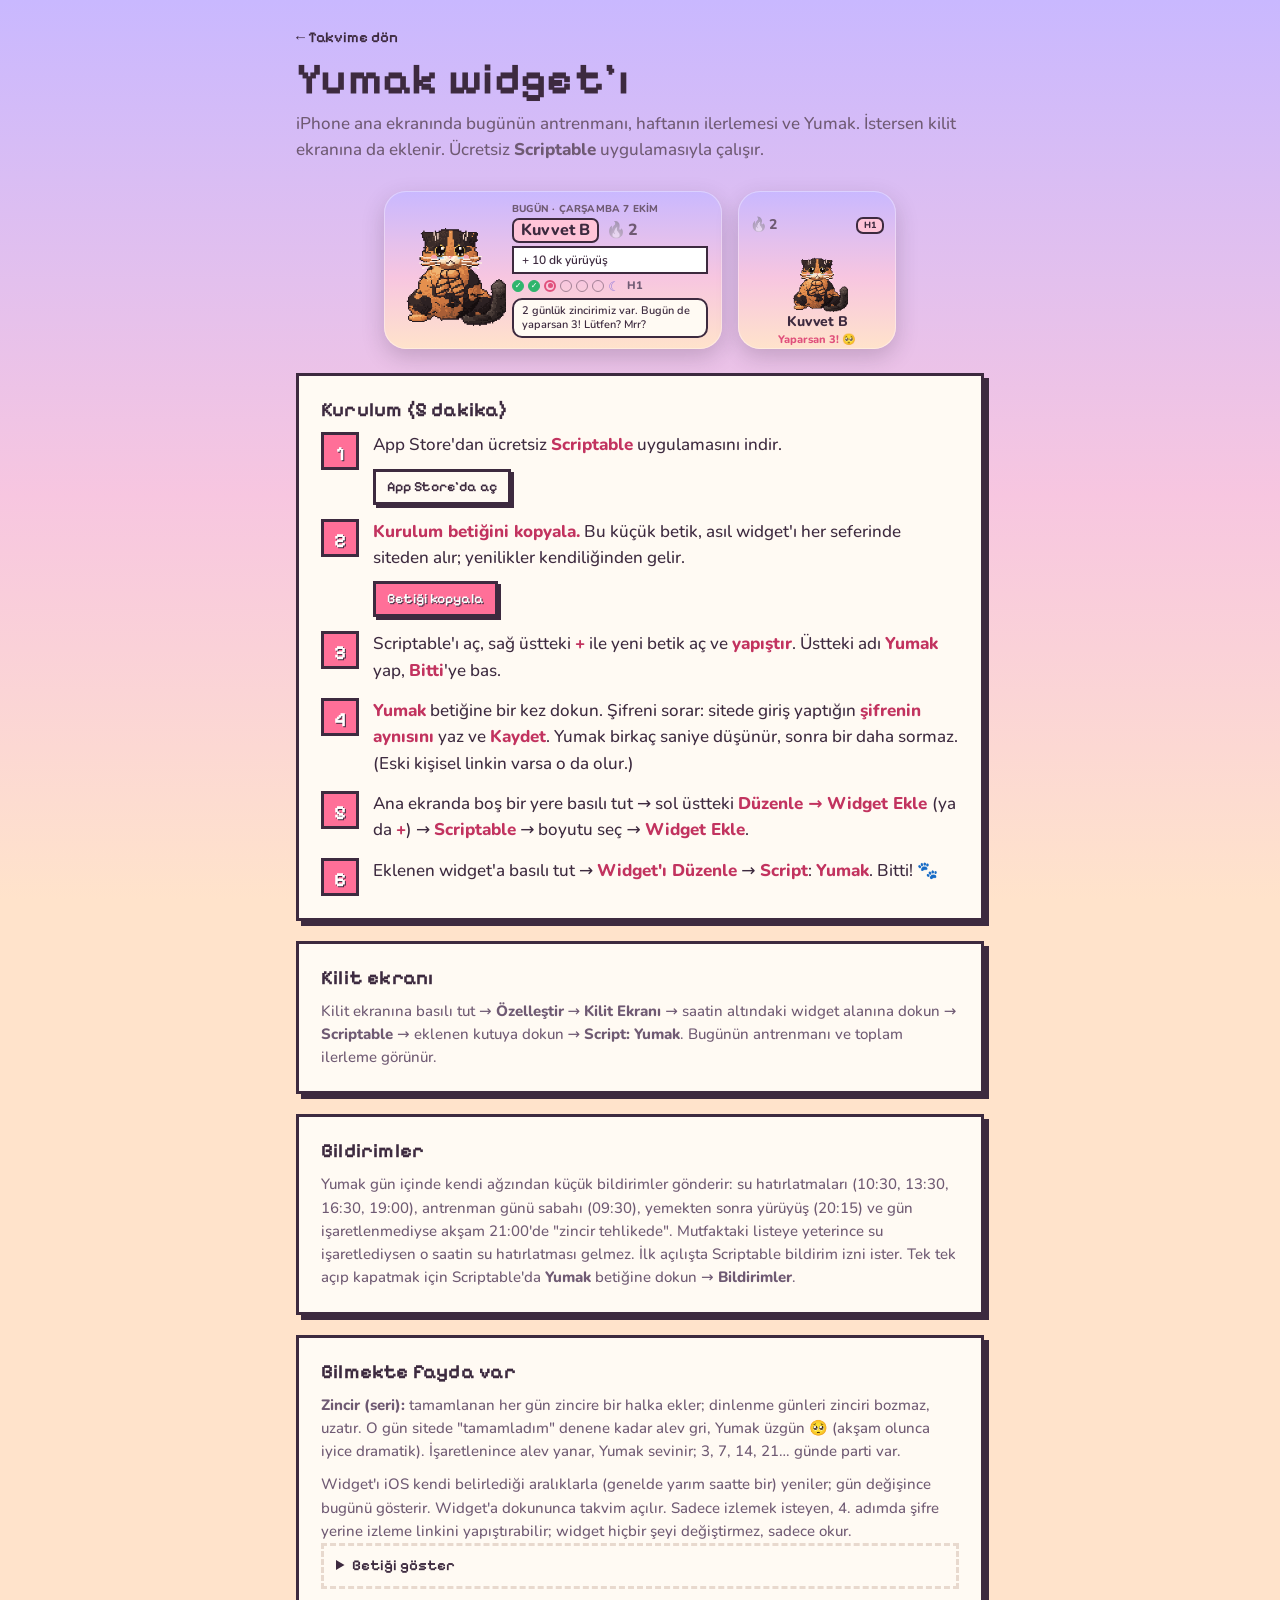
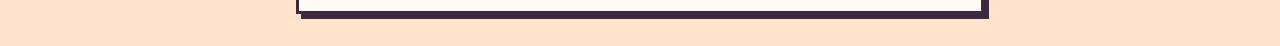
==== commit a54d85cb: "Şifreyle giriş ve "Ay nasıl geçti?" tur özeti + arşiv - İlk açılışta Yumak kapıda şifre sorar; şifre" ====
--- a/widget/index.html
+++ b/widget/index.html
@@ -92,7 +92,7 @@
       <li><div><b>Kurulum betiğini kopyala.</b> Bu küçük betik, asıl widget'ı her seferinde siteden alır; yenilikler kendiliğinden gelir.
         <div class="row-btn"><button class="pbtn primary small" type="button" id="kopyala">Betiği kopyala</button></div></div></li>
       <li><div>Scriptable'ı aç, sağ üstteki <b>+</b> ile yeni betik aç ve <b>yapıştır</b>. Üstteki adı <b>Yumak</b> yap, <b>Bitti</b>'ye bas.</div></li>
-      <li><div><b>Yumak</b> betiğine bir kez dokun. Kişisel linkini sorar: sitede <b>Başlangıç → Bulut yedeği → Kişisel linki kopyala</b>, sonra buraya yapıştırıp <b>Kaydet</b>. (Link kopyalıysa kendisi doldurur.)</div></li>
+      <li><div><b>Yumak</b> betiğine bir kez dokun. Şifreni sorar: sitede giriş yaptığın <b>şifrenin aynısını</b> yaz ve <b>Kaydet</b>. Yumak birkaç saniye düşünür, sonra bir daha sormaz. (Eski kişisel linkin varsa o da olur.)</div></li>
       <li><div>Ana ekranda boş bir yere basılı tut → sol üstteki <b>Düzenle → Widget Ekle</b> (ya da <b>+</b>) → <b>Scriptable</b> → boyutu seç → <b>Widget Ekle</b>.</div></li>
       <li><div>Eklenen widget'a basılı tut → <b>Widget'ı Düzenle</b> → <b>Script</b>: <b>Yumak</b>. Bitti! 🐾</div></li>
     </ol>
@@ -111,7 +111,7 @@
   <section class="card">
     <h2 class="sec">Bilmekte fayda var</h2>
     <p class="note" style="margin-bottom:10px"><b>Zincir (seri):</b> tamamlanan her gün zincire bir halka ekler; dinlenme günleri zinciri bozmaz, uzatır. O gün sitede "tamamladım" denene kadar alev gri, Yumak üzgün 🥺 (akşam olunca iyice dramatik). İşaretlenince alev yanar, Yumak sevinir; 3, 7, 14, 21… günde parti var.</p>
-    <p class="note">Widget'ı iOS kendi belirlediği aralıklarla (genelde yarım saatte bir) yeniler; gün değişince bugünü gösterir. Widget'a dokununca takvim açılır. Sadece izlemek isteyen, 4. adımda izleme linkini yapıştırabilir; widget hiçbir şeyi değiştirmez, sadece okur.</p>
+    <p class="note">Widget'ı iOS kendi belirlediği aralıklarla (genelde yarım saatte bir) yeniler; gün değişince bugünü gösterir. Widget'a dokununca takvim açılır. Sadece izlemek isteyen, 4. adımda şifre yerine izleme linkini yapıştırabilir; widget hiçbir şeyi değiştirmez, sadece okur.</p>
     <details id="betikKutu"><summary>Betiği göster</summary><pre id="betik"></pre></details>
   </section>
 </main>
--- a/css/style.css
+++ b/css/style.css
@@ -231,7 +231,48 @@
 .field textarea { font: 500 13px/1.4 ui-monospace, monospace; padding: 8px; border: 3px solid var(--ink); background: #fff; color: var(--ink); resize: vertical; }
 
 /* ---------- dar ekran ---------- */
+/* ---------- kapı (şifreyle giriş) ---------- */
+.kapi::backdrop { background: linear-gradient(180deg, rgba(201, 184, 255, .96), rgba(247, 198, 224, .96)); }
+.kapi-ic { text-align: left; }
+.kapi-yumak { width: 132px; height: 132px; justify-self: center; }
+.kapi h2 { margin: 0 0 6px; }
+.kapi-satir { display: flex; gap: 6px; align-items: center; }
+.kapi-satir input { flex: 1; min-width: 0; }
+.kapi input[type="password"], .kapi input[type="text"] { font: 600 18px/1.2 var(--font-body); padding: 10px 12px; border: 3px solid var(--ink); background: #fff; color: var(--ink); width: 100%; }
+.kapi-oneri { justify-content: flex-start; flex-wrap: wrap; }
+.kapi-mesaj { min-height: 1.4em; margin: 0; font-weight: 700; }
+.kapi-mesaj.hata { color: #c2335f; } .kapi-mesaj.ok { color: #1f8a52; }
+.kapi-eski summary { font: 600 14px/1.3 var(--font-pixel); cursor: pointer; }
+.kapi-eski input { margin-top: 6px; }
+.kapi-mesaj:empty { display: none; }
+@media (max-width: 520px) {
+  .kapi-ic > .row-end:last-child { flex-direction: column-reverse; align-items: stretch; }
+  .kapi-ic > .row-end:last-child .pbtn { width: 100%; justify-content: center; }
+}
+
+/* ---------- tur özeti ---------- */
+.ozet h2 { margin: 0; }
+.ozet h2:focus { outline: none; }
+.oz-bas { display: flex; gap: 10px; align-items: center; justify-content: space-between; }
+.oz-bas p { margin: 0 0 4px; }
+.oz-yumak { width: 104px; height: 104px; flex: none; }
+.oz-aylar { display: grid; grid-template-columns: repeat(8, minmax(0, 34px)); justify-content: space-between; gap: 4px; margin: 6px 0; }
+.oz-ay { display: grid; justify-items: center; gap: 2px; font: 500 12px/1 var(--font-pixel); }
+.oz-ay canvas { width: 100%; max-width: 34px; height: auto; aspect-ratio: 1; }
+.oz-izgara { display: grid; grid-template-columns: repeat(3, minmax(0, 1fr)); gap: 10px; }
+.oz-kutu { border: 3px solid var(--ink); background: #fff; padding: 10px; display: grid; gap: 4px; }
+.oz-kutu b { font: 700 24px/1 var(--font-pixel); }
+.oz-kutu span { font-size: 13px; color: var(--ink-soft); line-height: 1.25; }
+.oz-alt { font: 600 18px/1.2 var(--font-pixel); margin: 6px 0 0; }
+.oz-liste { list-style: none; margin: 0; padding: 0; display: grid; gap: 6px; }
+.oz-liste li { display: flex; justify-content: space-between; gap: 10px; border-bottom: 2px dashed #e8d9ce; padding-bottom: 4px; font-size: 15px; }
+.oz-liste em { font-style: normal; color: #1f8a52; }
+.oz-yorum { margin: 0; background: var(--lilac); border: 2px solid var(--ink); padding: 10px 12px; }
+.oz-yeni { border-top: 3px dashed #e8d9ce; padding-top: 10px; display: grid; gap: 8px; }
+@media (max-width: 520px) { .oz-izgara { grid-template-columns: 1fr 1fr; } }
+
 /* ---------- sekmeler ---------- */
+[hidden] { display: none !important; } /* gizli sekme, display kuralları olsa da görünmesin */
 .tabs { display: flex; gap: 10px; padding-bottom: 4px; }
 .tab { font: 600 17px/1 var(--font-pixel); color: var(--ink); background: var(--paper); border: 3px solid var(--ink); box-shadow: 3px 3px 0 var(--ink); padding: 9px 14px 9px 10px; display: inline-flex; align-items: center; gap: 8px; cursor: pointer; }
 .tab canvas { width: 26px; height: 26px; }
